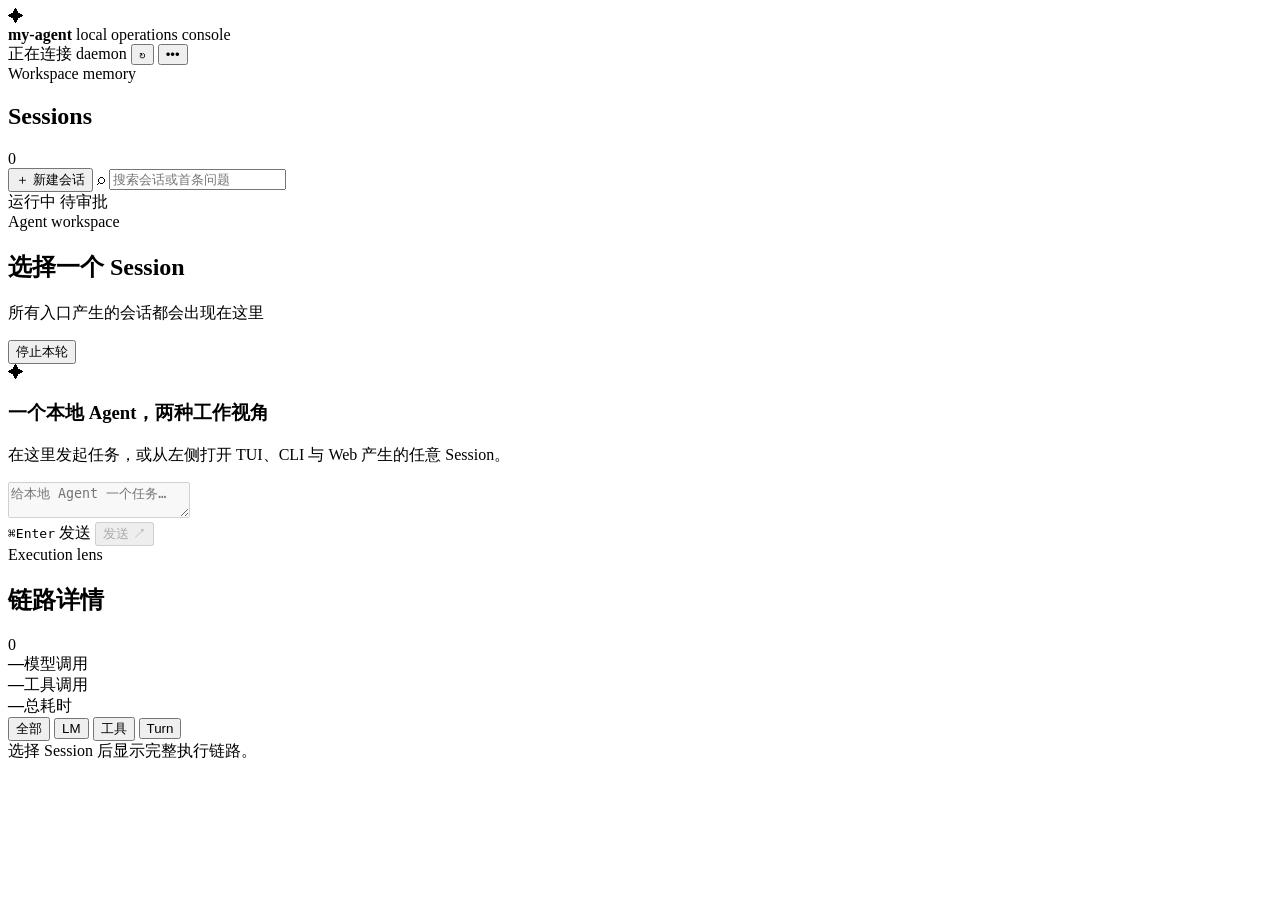
==== web/index.html @ 1da338bc "feat: add local agent web console and /web command" ====
<!doctype html>
<html lang="zh-CN">
  <head>
    <meta charset="utf-8" />
    <meta name="viewport" content="width=device-width, initial-scale=1" />
    <meta name="color-scheme" content="light" />
    <title>my-agent · 本地控制台</title>
    <link rel="stylesheet" href="/styles.css" />
  </head>
  <body>
    <div class="app-shell">
      <header class="topbar">
        <div class="brand">
          <span class="brand-mark">✦</span>
          <div>
            <strong>my-agent</strong>
            <span>local operations console</span>
          </div>
        </div>
        <div class="topbar-actions">
          <span id="connection" class="connection is-connecting"><i></i>正在连接 daemon</span>
          <button id="refresh" class="icon-button" type="button" title="刷新">↻</button>
          <button id="settings" class="icon-button" type="button" title="连接设置">•••</button>
        </div>
      </header>

      <main class="workspace-grid">
        <aside class="session-panel panel">
          <div class="panel-heading">
            <div>
              <span class="eyebrow">Workspace memory</span>
              <h1>Sessions</h1>
            </div>
            <span id="session-count" class="count">0</span>
          </div>
          <button id="new-session" class="primary-button" type="button">
            <span>＋</span> 新建会话
          </button>
          <label class="search-box">
            <span>⌕</span>
            <input id="session-search" type="search" placeholder="搜索会话或首条问题" />
          </label>
          <div class="session-legend">
            <span><i class="dot running"></i>运行中</span>
            <span><i class="dot waiting"></i>待审批</span>
          </div>
          <div id="session-list" class="session-list" aria-live="polite"></div>
        </aside>

        <section class="conversation-panel panel">
          <div class="conversation-heading">
            <div>
              <span class="eyebrow">Agent workspace</span>
              <h2 id="conversation-title">选择一个 Session</h2>
              <p id="conversation-meta">所有入口产生的会话都会出现在这里</p>
            </div>
            <button id="cancel-turn" class="quiet-button danger hidden" type="button">停止本轮</button>
          </div>
          <div id="transcript" class="transcript">
            <div class="empty-state">
              <span class="empty-orbit">✦</span>
              <h3>一个本地 Agent，两种工作视角</h3>
              <p>在这里发起任务，或从左侧打开 TUI、CLI 与 Web 产生的任意 Session。</p>
            </div>
          </div>
          <form id="composer" class="composer">
            <textarea id="prompt" rows="2" placeholder="给本地 Agent 一个任务…" disabled></textarea>
            <div class="composer-footer">
              <span><kbd>⌘</kbd><kbd>Enter</kbd> 发送</span>
              <button id="send" class="send-button" type="submit" disabled>发送 <span>↗</span></button>
            </div>
          </form>
        </section>

        <aside class="trace-panel panel">
          <div class="panel-heading trace-heading">
            <div>
              <span class="eyebrow">Execution lens</span>
              <h2>链路详情</h2>
            </div>
            <span id="trace-count" class="count">0</span>
          </div>
          <div id="trace-summary" class="trace-summary">
            <div><strong>—</strong><span>模型调用</span></div>
            <div><strong>—</strong><span>工具调用</span></div>
            <div><strong>—</strong><span>总耗时</span></div>
          </div>
          <div class="trace-filter" role="tablist">
            <button class="active" data-filter="all" type="button">全部</button>
            <button data-filter="model" type="button">LM</button>
            <button data-filter="tool" type="button">工具</button>
            <button data-filter="turn" type="button">Turn</button>
          </div>
          <div id="trace-list" class="trace-list">
            <div class="trace-empty">选择 Session 后显示完整执行链路。</div>
          </div>
        </aside>
      </main>
    </div>

    <dialog id="settings-dialog">
      <form method="dialog" class="settings-card">
        <div class="dialog-heading">
          <div>
            <span class="eyebrow">Connection</span>
            <h2>连接设置</h2>
          </div>
          <button class="icon-button" value="cancel" aria-label="关闭">×</button>
        </div>
        <label>
          API Token
          <input id="token" type="password" autocomplete="off" placeholder="仅非回环绑定时需要" />
        </label>
        <p>Token 只保存在当前浏览器的 localStorage，不会写入 Session。</p>
        <button id="reconnect" class="primary-button" value="cancel" type="button">保存并重新连接</button>
      </form>
    </dialog>

    <div id="toast" class="toast" role="status"></div>
    <script src="/app.js" defer></script>
  </body>
</html>
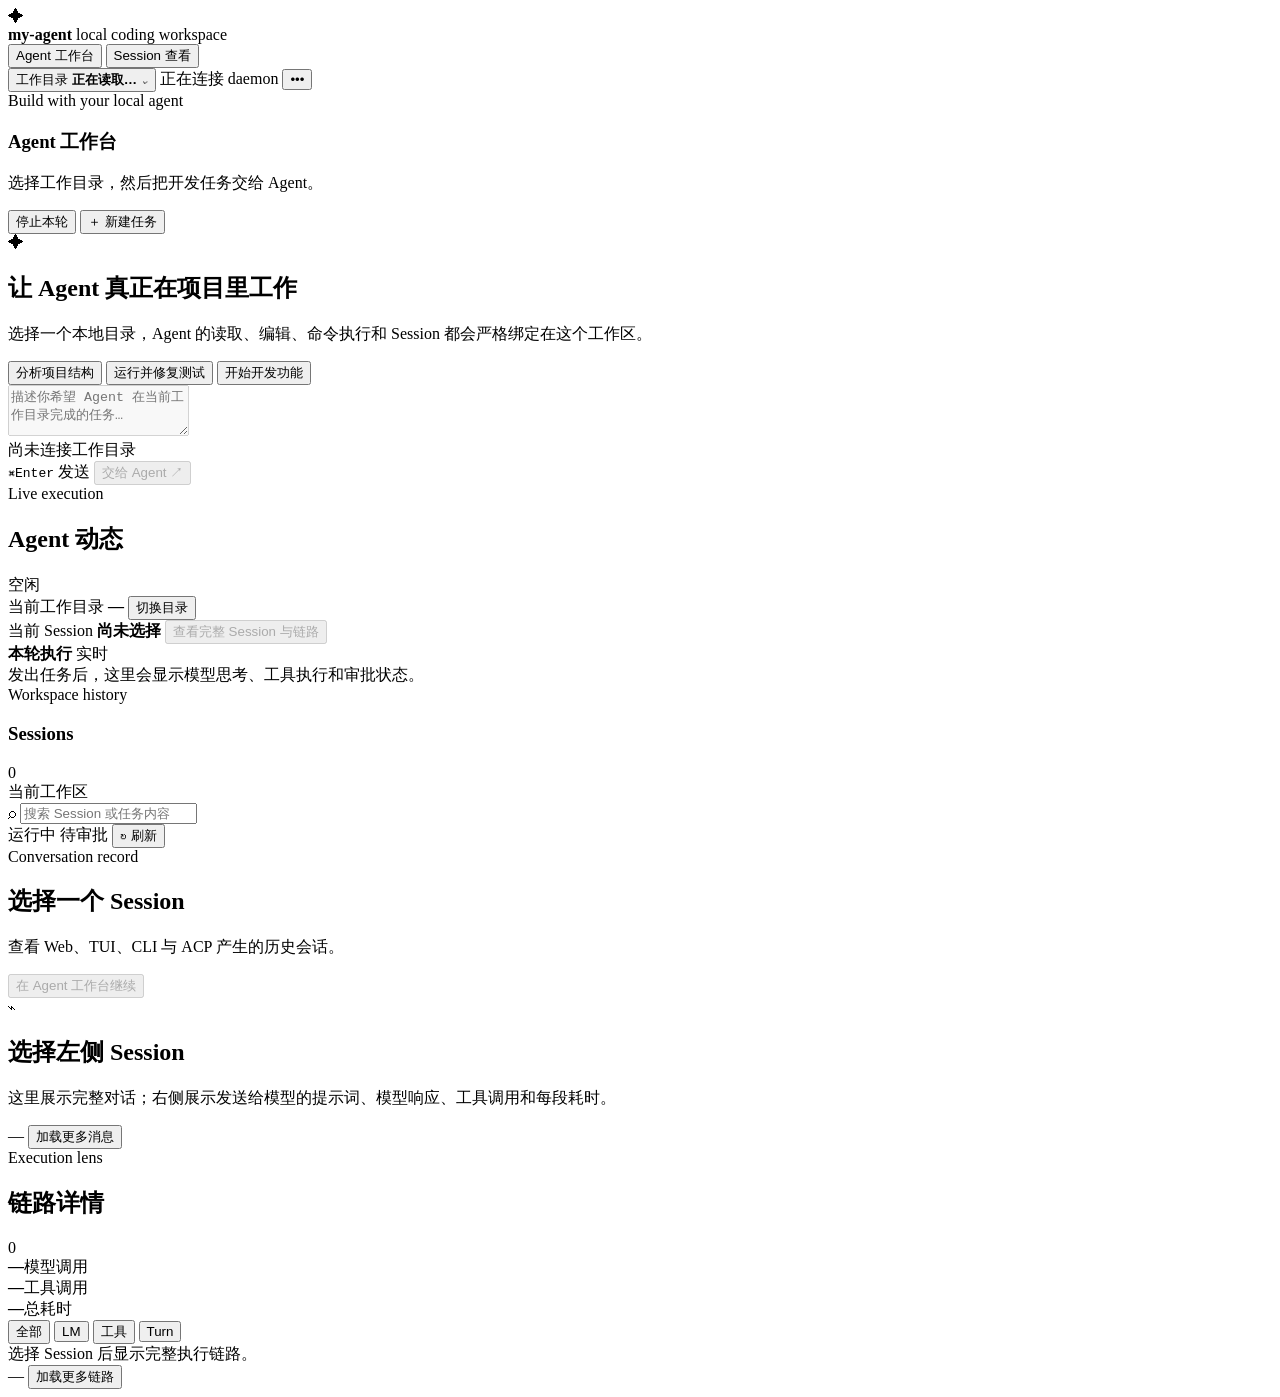
==== commit d4ec3080: "fix: paginate oversized web session logs" ====
--- a/web/index.html
+++ b/web/index.html
@@ -4,7 +4,7 @@
     <meta charset="utf-8" />
     <meta name="viewport" content="width=device-width, initial-scale=1" />
     <meta name="color-scheme" content="light" />
-    <title>my-agent · 本地控制台</title>
+    <title>my-agent · 本地工作台</title>
     <link rel="stylesheet" href="/styles.css" />
   </head>
   <body>
@@ -14,89 +14,202 @@
           <span class="brand-mark">✦</span>
           <div>
             <strong>my-agent</strong>
-            <span>local operations console</span>
-          </div>
-        </div>
+            <span>local coding workspace</span>
+          </div>
+        </div>
+
+        <nav class="primary-nav" aria-label="主要功能">
+          <button class="active" data-view="agent" type="button">Agent 工作台</button>
+          <button data-view="sessions" type="button">Session 查看</button>
+        </nav>
+
         <div class="topbar-actions">
-          <span id="connection" class="connection is-connecting"><i></i>正在连接 daemon</span>
-          <button id="refresh" class="icon-button" type="button" title="刷新">↻</button>
+          <button id="workspace-trigger" class="workspace-trigger" type="button" title="切换 Agent 工作目录">
+            <span>工作目录</span>
+            <strong id="workspace-label">正在读取…</strong>
+            <i>⌄</i>
+          </button>
+          <span id="connection" class="connection is-connecting"><i></i><span>正在连接 daemon</span></span>
           <button id="settings" class="icon-button" type="button" title="连接设置">•••</button>
         </div>
       </header>
 
-      <main class="workspace-grid">
-        <aside class="session-panel panel">
-          <div class="panel-heading">
-            <div>
-              <span class="eyebrow">Workspace memory</span>
-              <h1>Sessions</h1>
-            </div>
-            <span id="session-count" class="count">0</span>
-          </div>
-          <button id="new-session" class="primary-button" type="button">
-            <span>＋</span> 新建会话
-          </button>
-          <label class="search-box">
-            <span>⌕</span>
-            <input id="session-search" type="search" placeholder="搜索会话或首条问题" />
-          </label>
-          <div class="session-legend">
-            <span><i class="dot running"></i>运行中</span>
-            <span><i class="dot waiting"></i>待审批</span>
-          </div>
-          <div id="session-list" class="session-list" aria-live="polite"></div>
-        </aside>
-
-        <section class="conversation-panel panel">
-          <div class="conversation-heading">
-            <div>
-              <span class="eyebrow">Agent workspace</span>
-              <h2 id="conversation-title">选择一个 Session</h2>
-              <p id="conversation-meta">所有入口产生的会话都会出现在这里</p>
-            </div>
-            <button id="cancel-turn" class="quiet-button danger hidden" type="button">停止本轮</button>
-          </div>
-          <div id="transcript" class="transcript">
-            <div class="empty-state">
-              <span class="empty-orbit">✦</span>
-              <h3>一个本地 Agent，两种工作视角</h3>
-              <p>在这里发起任务，或从左侧打开 TUI、CLI 与 Web 产生的任意 Session。</p>
-            </div>
-          </div>
-          <form id="composer" class="composer">
-            <textarea id="prompt" rows="2" placeholder="给本地 Agent 一个任务…" disabled></textarea>
-            <div class="composer-footer">
-              <span><kbd>⌘</kbd><kbd>Enter</kbd> 发送</span>
-              <button id="send" class="send-button" type="submit" disabled>发送 <span>↗</span></button>
-            </div>
-          </form>
+      <main>
+        <section id="agent-view" class="view is-active" aria-labelledby="agent-page-title">
+          <div class="agent-layout">
+            <section class="conversation-panel panel">
+              <div class="conversation-heading">
+                <div>
+                  <span class="eyebrow">Build with your local agent</span>
+                  <h1 id="agent-page-title">Agent 工作台</h1>
+                  <p id="agent-meta">选择工作目录，然后把开发任务交给 Agent。</p>
+                </div>
+                <div class="heading-actions">
+                  <button id="cancel-turn" class="quiet-button danger hidden" type="button">停止本轮</button>
+                  <button id="new-agent-session" class="primary-button compact" type="button">＋ 新建任务</button>
+                </div>
+              </div>
+
+              <div id="agent-transcript" class="transcript">
+                <div class="empty-state agent-empty">
+                  <span class="empty-orbit">✦</span>
+                  <h2>让 Agent 真正在项目里工作</h2>
+                  <p>选择一个本地目录，Agent 的读取、编辑、命令执行和 Session 都会严格绑定在这个工作区。</p>
+                  <div class="starter-grid">
+                    <button type="button" data-starter="分析这个项目的结构，并告诉我最值得优先改进的三个地方。">分析项目结构</button>
+                    <button type="button" data-starter="运行项目测试，定位失败原因并修复。">运行并修复测试</button>
+                    <button type="button" data-starter="阅读当前项目，帮我实现一个合理的小功能并完成验证。">开始开发功能</button>
+                  </div>
+                </div>
+              </div>
+
+              <form id="composer" class="composer">
+                <textarea id="prompt" rows="3" placeholder="描述你希望 Agent 在当前工作目录完成的任务…" disabled></textarea>
+                <div class="composer-footer">
+                  <div class="composer-context">
+                    <span class="context-dot"></span>
+                    <span id="composer-workspace">尚未连接工作目录</span>
+                  </div>
+                  <div class="composer-actions">
+                    <span><kbd>⌘</kbd><kbd>Enter</kbd> 发送</span>
+                    <button id="send" class="send-button" type="submit" disabled>交给 Agent <span>↗</span></button>
+                  </div>
+                </div>
+              </form>
+            </section>
+
+            <aside class="activity-panel panel">
+              <div class="panel-heading">
+                <div>
+                  <span class="eyebrow">Live execution</span>
+                  <h2>Agent 动态</h2>
+                </div>
+                <span id="agent-status" class="status-pill">空闲</span>
+              </div>
+              <div class="workspace-card">
+                <span>当前工作目录</span>
+                <strong id="workspace-path">—</strong>
+                <button id="change-workspace" type="button">切换目录</button>
+              </div>
+              <div class="task-card">
+                <span>当前 Session</span>
+                <strong id="agent-session-id">尚未选择</strong>
+                <button id="inspect-current" type="button" disabled>查看完整 Session 与链路</button>
+              </div>
+              <div class="activity-heading">
+                <strong>本轮执行</strong>
+                <span>实时</span>
+              </div>
+              <div id="activity-list" class="activity-list" aria-live="polite">
+                <div class="activity-empty">发出任务后，这里会显示模型思考、工具执行和审批状态。</div>
+              </div>
+            </aside>
+          </div>
         </section>
 
-        <aside class="trace-panel panel">
-          <div class="panel-heading trace-heading">
-            <div>
-              <span class="eyebrow">Execution lens</span>
-              <h2>链路详情</h2>
-            </div>
-            <span id="trace-count" class="count">0</span>
-          </div>
-          <div id="trace-summary" class="trace-summary">
-            <div><strong>—</strong><span>模型调用</span></div>
-            <div><strong>—</strong><span>工具调用</span></div>
-            <div><strong>—</strong><span>总耗时</span></div>
-          </div>
-          <div class="trace-filter" role="tablist">
-            <button class="active" data-filter="all" type="button">全部</button>
-            <button data-filter="model" type="button">LM</button>
-            <button data-filter="tool" type="button">工具</button>
-            <button data-filter="turn" type="button">Turn</button>
-          </div>
-          <div id="trace-list" class="trace-list">
-            <div class="trace-empty">选择 Session 后显示完整执行链路。</div>
-          </div>
-        </aside>
+        <section id="sessions-view" class="view" aria-labelledby="sessions-page-title">
+          <div class="session-layout">
+            <aside class="session-panel panel">
+              <div class="panel-heading">
+                <div>
+                  <span class="eyebrow">Workspace history</span>
+                  <h1 id="sessions-page-title">Sessions</h1>
+                </div>
+                <span id="session-count" class="count">0</span>
+              </div>
+              <div class="session-workspace" id="session-workspace">当前工作区</div>
+              <label class="search-box">
+                <span>⌕</span>
+                <input id="session-search" type="search" placeholder="搜索 Session 或任务内容" />
+              </label>
+              <div class="session-toolbar">
+                <span><i class="dot running"></i>运行中</span>
+                <span><i class="dot waiting"></i>待审批</span>
+                <button id="refresh" type="button">↻ 刷新</button>
+              </div>
+              <div id="session-list" class="session-list" aria-live="polite"></div>
+            </aside>
+
+            <section class="session-detail panel">
+              <div class="conversation-heading">
+                <div>
+                  <span class="eyebrow">Conversation record</span>
+                  <h2 id="session-title">选择一个 Session</h2>
+                  <p id="session-meta">查看 Web、TUI、CLI 与 ACP 产生的历史会话。</p>
+                </div>
+                <button id="continue-session" class="primary-button compact" type="button" disabled>在 Agent 工作台继续</button>
+              </div>
+              <div id="session-transcript" class="transcript readonly-transcript">
+                <div class="empty-state">
+                  <span class="empty-orbit">⌁</span>
+                  <h2>选择左侧 Session</h2>
+                  <p>这里展示完整对话；右侧展示发送给模型的提示词、模型响应、工具调用和每段耗时。</p>
+                </div>
+              </div>
+              <div id="message-pager" class="session-pager hidden">
+                <span id="message-progress">—</span>
+                <button id="load-more-messages" class="quiet-button compact" type="button">加载更多消息</button>
+              </div>
+            </section>
+
+            <aside class="trace-panel panel">
+              <div class="panel-heading trace-heading">
+                <div>
+                  <span class="eyebrow">Execution lens</span>
+                  <h2>链路详情</h2>
+                </div>
+                <span id="trace-count" class="count">0</span>
+              </div>
+              <div id="trace-summary" class="trace-summary">
+                <div><strong>—</strong><span>模型调用</span></div>
+                <div><strong>—</strong><span>工具调用</span></div>
+                <div><strong>—</strong><span>总耗时</span></div>
+              </div>
+              <div class="trace-filter" role="tablist">
+                <button class="active" data-filter="all" type="button">全部</button>
+                <button data-filter="model" type="button">LM</button>
+                <button data-filter="tool" type="button">工具</button>
+                <button data-filter="turn" type="button">Turn</button>
+              </div>
+              <div id="trace-list" class="trace-list">
+                <div class="trace-empty">选择 Session 后显示完整执行链路。</div>
+              </div>
+              <div id="trace-pager" class="session-pager hidden">
+                <span id="trace-progress">—</span>
+                <button id="load-more-traces" class="quiet-button compact" type="button">加载更多链路</button>
+              </div>
+            </aside>
+          </div>
+        </section>
       </main>
     </div>
+
+    <dialog id="workspace-dialog" class="wide-dialog">
+      <form method="dialog" class="settings-card workspace-picker">
+        <div class="dialog-heading">
+          <div>
+            <span class="eyebrow">Agent working directory</span>
+            <h2>选择工作目录</h2>
+          </div>
+          <button class="icon-button" value="cancel" aria-label="关闭">×</button>
+        </div>
+        <p>每个目录使用独立 daemon、Session 与安全边界。Agent 只能在所选工作目录范围内开发。</p>
+        <div class="path-entry">
+          <input id="browse-path" type="text" autocomplete="off" aria-label="工作目录绝对路径" />
+          <button id="browse-go" class="quiet-button" type="button">打开</button>
+        </div>
+        <div id="workspace-favorites" class="workspace-favorites"></div>
+        <div class="browser-heading">
+          <button id="browse-parent" class="quiet-button" type="button">↑ 上一级</button>
+          <span id="browse-current">—</span>
+        </div>
+        <div id="directory-list" class="directory-list" aria-live="polite"></div>
+        <div class="dialog-actions">
+          <button class="quiet-button" value="cancel">取消</button>
+          <button id="select-workspace" class="primary-button compact" type="button">选择当前目录</button>
+        </div>
+      </form>
+    </dialog>
 
     <dialog id="settings-dialog">
       <form method="dialog" class="settings-card">
@@ -112,7 +225,7 @@
           <input id="token" type="password" autocomplete="off" placeholder="仅非回环绑定时需要" />
         </label>
         <p>Token 只保存在当前浏览器的 localStorage，不会写入 Session。</p>
-        <button id="reconnect" class="primary-button" value="cancel" type="button">保存并重新连接</button>
+        <button id="reconnect" class="primary-button compact full-width" value="cancel" type="button">保存并重新连接</button>
       </form>
     </dialog>
 
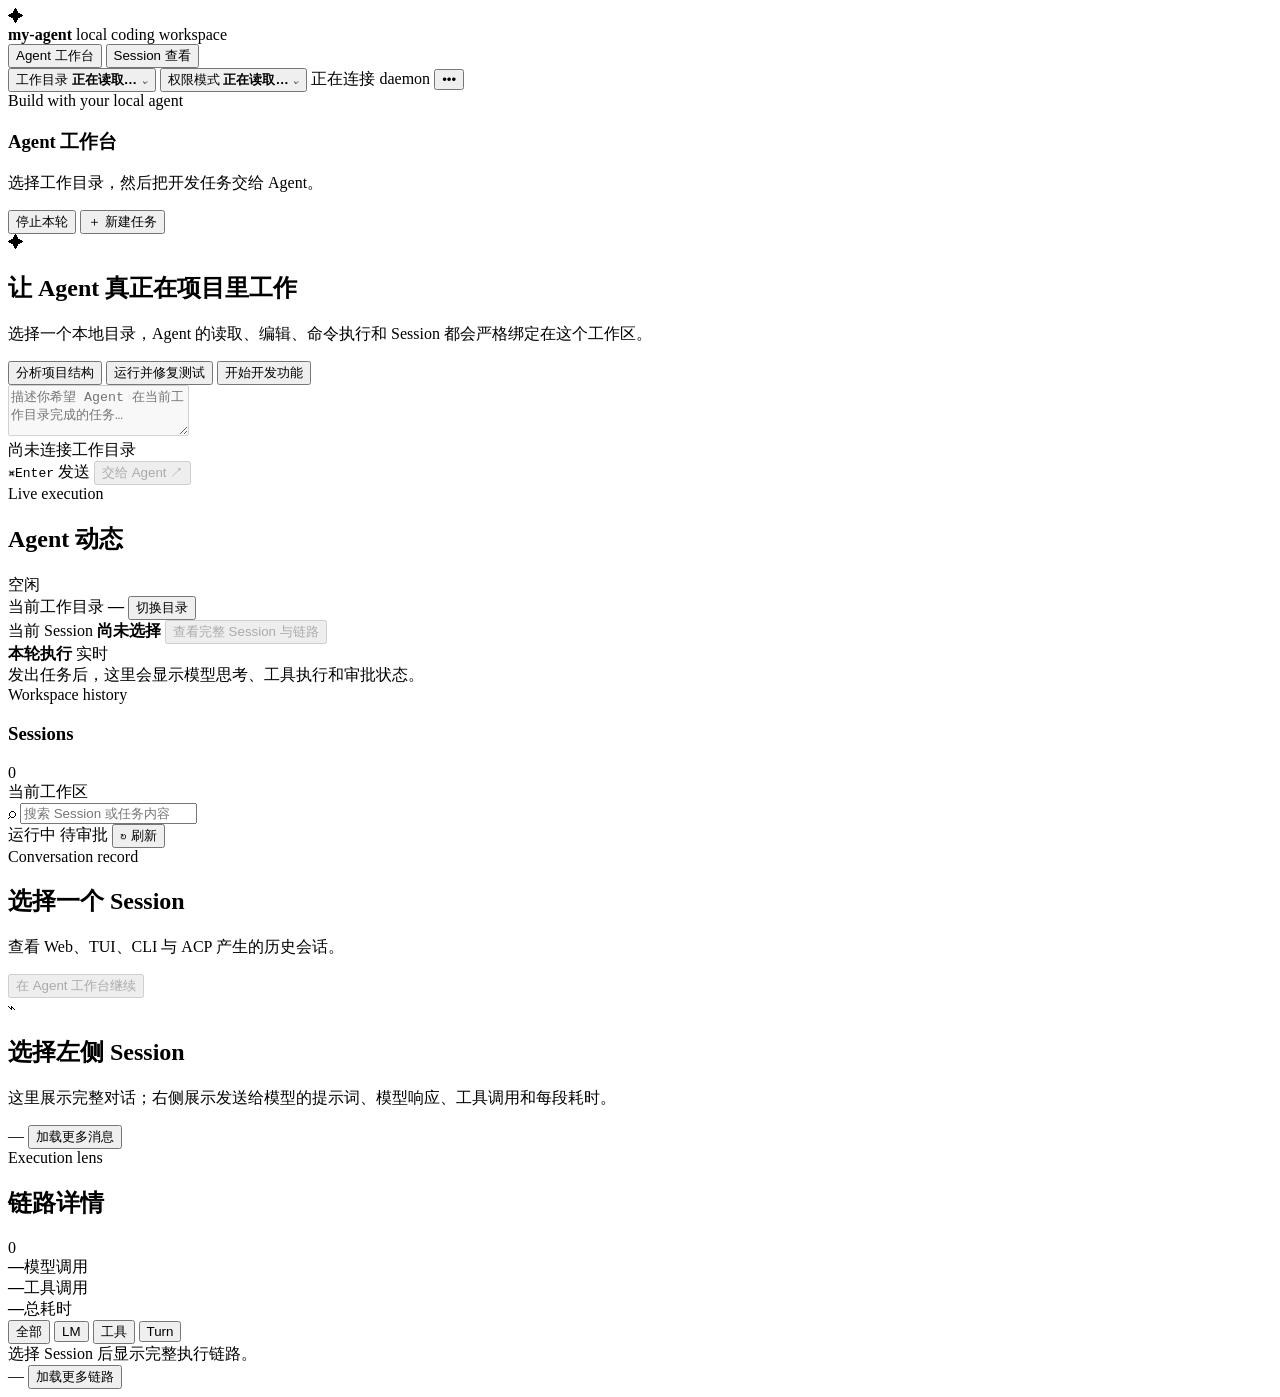
==== commit dc01a3a7: "feat: add shared agent permission modes" ====
--- a/web/index.html
+++ b/web/index.html
@@ -29,6 +29,11 @@
             <strong id="workspace-label">正在读取…</strong>
             <i>⌄</i>
           </button>
+          <button id="permission-trigger" class="permission-trigger" type="button" title="切换 Agent 权限模式">
+            <span>权限模式</span>
+            <strong id="permission-label">正在读取…</strong>
+            <i>⌄</i>
+          </button>
           <span id="connection" class="connection is-connecting"><i></i><span>正在连接 daemon</span></span>
           <button id="settings" class="icon-button" type="button" title="连接设置">•••</button>
         </div>
@@ -211,6 +216,40 @@
       </form>
     </dialog>
 
+    <dialog id="permissions-dialog" class="wide-dialog">
+      <form method="dialog" class="settings-card permissions-picker">
+        <div class="dialog-heading">
+          <div>
+            <span class="eyebrow">Agent permission mode</span>
+            <h2>权限模式</h2>
+          </div>
+          <button class="icon-button" value="cancel" aria-label="关闭">×</button>
+        </div>
+        <p>权限模式作用于当前工作目录的 Agent、工具和 MCP。切换后 Web 与 TUI 立即共享。</p>
+        <div id="permission-options" class="permission-options">
+          <button type="button" class="permission-option" data-permission-mode="request_approval">
+            <span class="permission-icon">♧</span>
+            <span><strong>请求批准</strong><small>编辑文件或使用互联网时始终询问</small></span>
+            <i>✓</i>
+          </button>
+          <button type="button" class="permission-option" data-permission-mode="risk_approval">
+            <span class="permission-icon">⌁</span>
+            <span><strong>帮我批准</strong><small>仅对检测到的风险操作询问</small></span>
+            <i>✓</i>
+          </button>
+          <button type="button" class="permission-option" data-permission-mode="full_access">
+            <span class="permission-icon">!</span>
+            <span><strong>完全访问权限</strong><small>可不受限制地访问互联网和你电脑上的任何文件</small></span>
+            <i>✓</i>
+          </button>
+        </div>
+        <p class="permission-note">为避免不可恢复的系统破坏，灾难性命令仍会被硬拦截。</p>
+        <div class="dialog-actions">
+          <button class="quiet-button" value="cancel">关闭</button>
+        </div>
+      </form>
+    </dialog>
+
     <dialog id="settings-dialog">
       <form method="dialog" class="settings-card">
         <div class="dialog-heading">
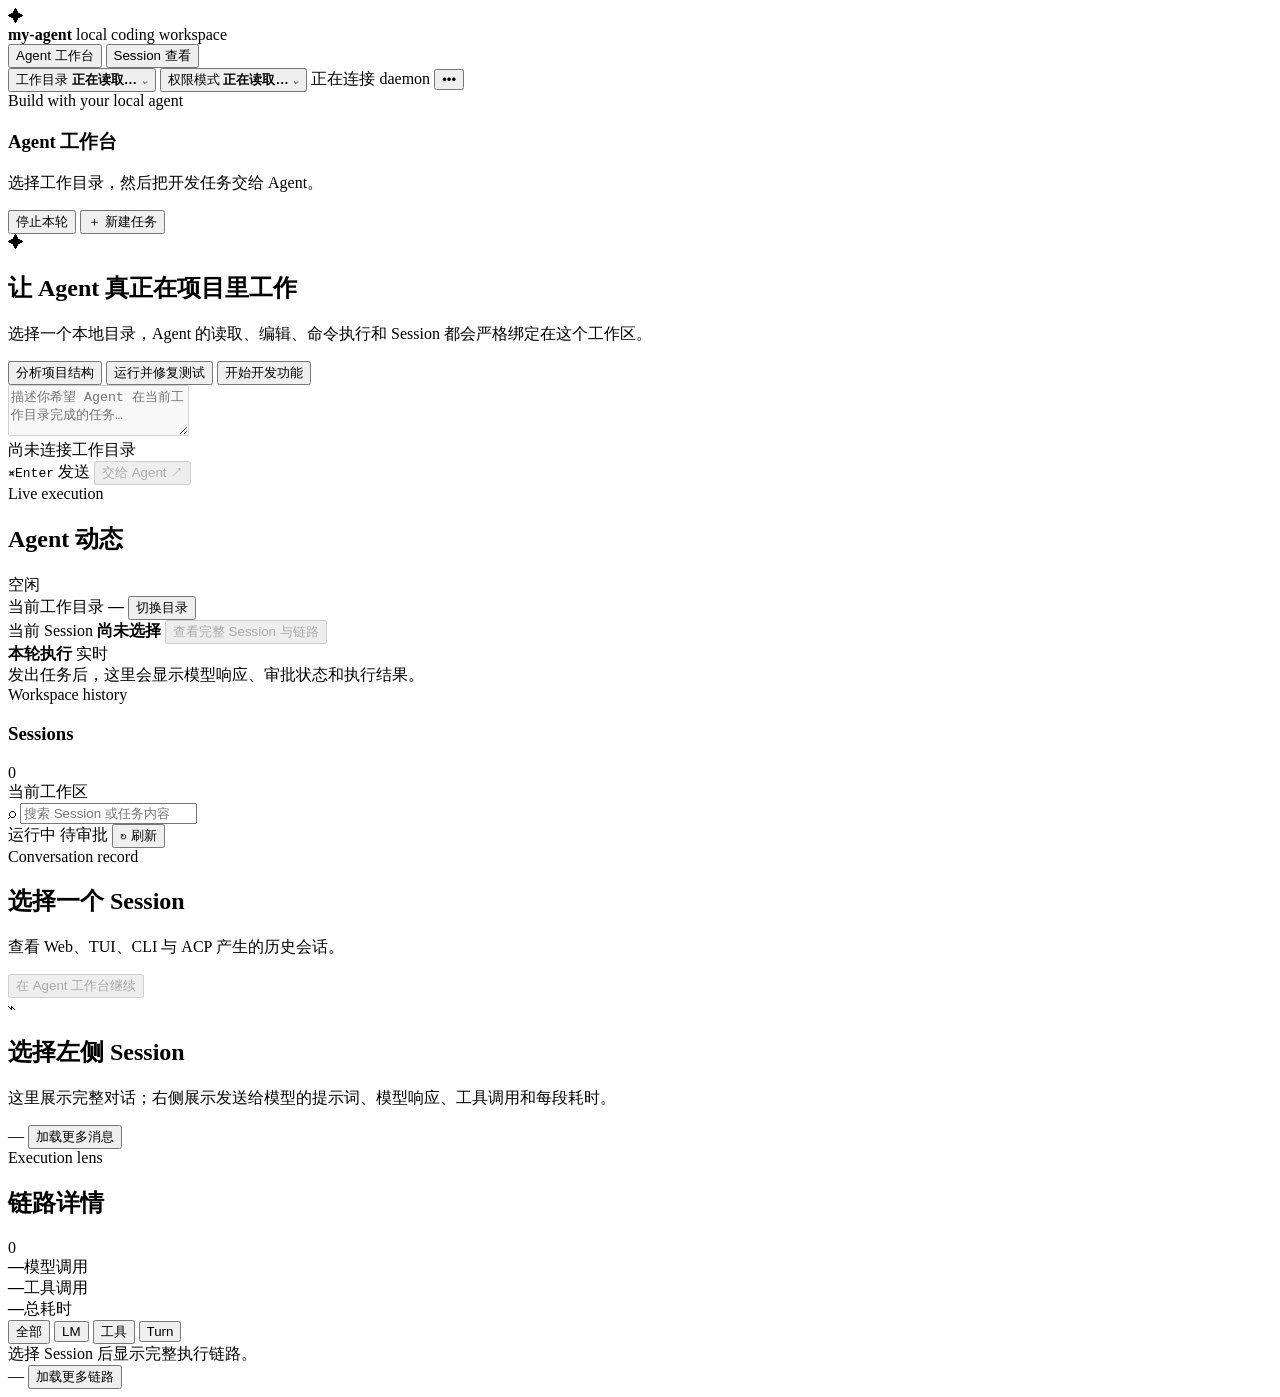
==== commit d5619ffa: "feat: improve web streaming markdown rendering" ====
--- a/web/index.html
+++ b/web/index.html
@@ -55,7 +55,7 @@
                 </div>
               </div>
 
-              <div id="agent-transcript" class="transcript">
+              <div id="agent-transcript" class="transcript" aria-live="polite" aria-relevant="additions text">
                 <div class="empty-state agent-empty">
                   <span class="empty-orbit">✦</span>
                   <h2>让 Agent 真正在项目里工作</h2>
@@ -106,7 +106,7 @@
                 <span>实时</span>
               </div>
               <div id="activity-list" class="activity-list" aria-live="polite">
-                <div class="activity-empty">发出任务后，这里会显示模型思考、工具执行和审批状态。</div>
+                <div class="activity-empty">发出任务后，这里会显示模型响应、审批状态和执行结果。</div>
               </div>
             </aside>
           </div>
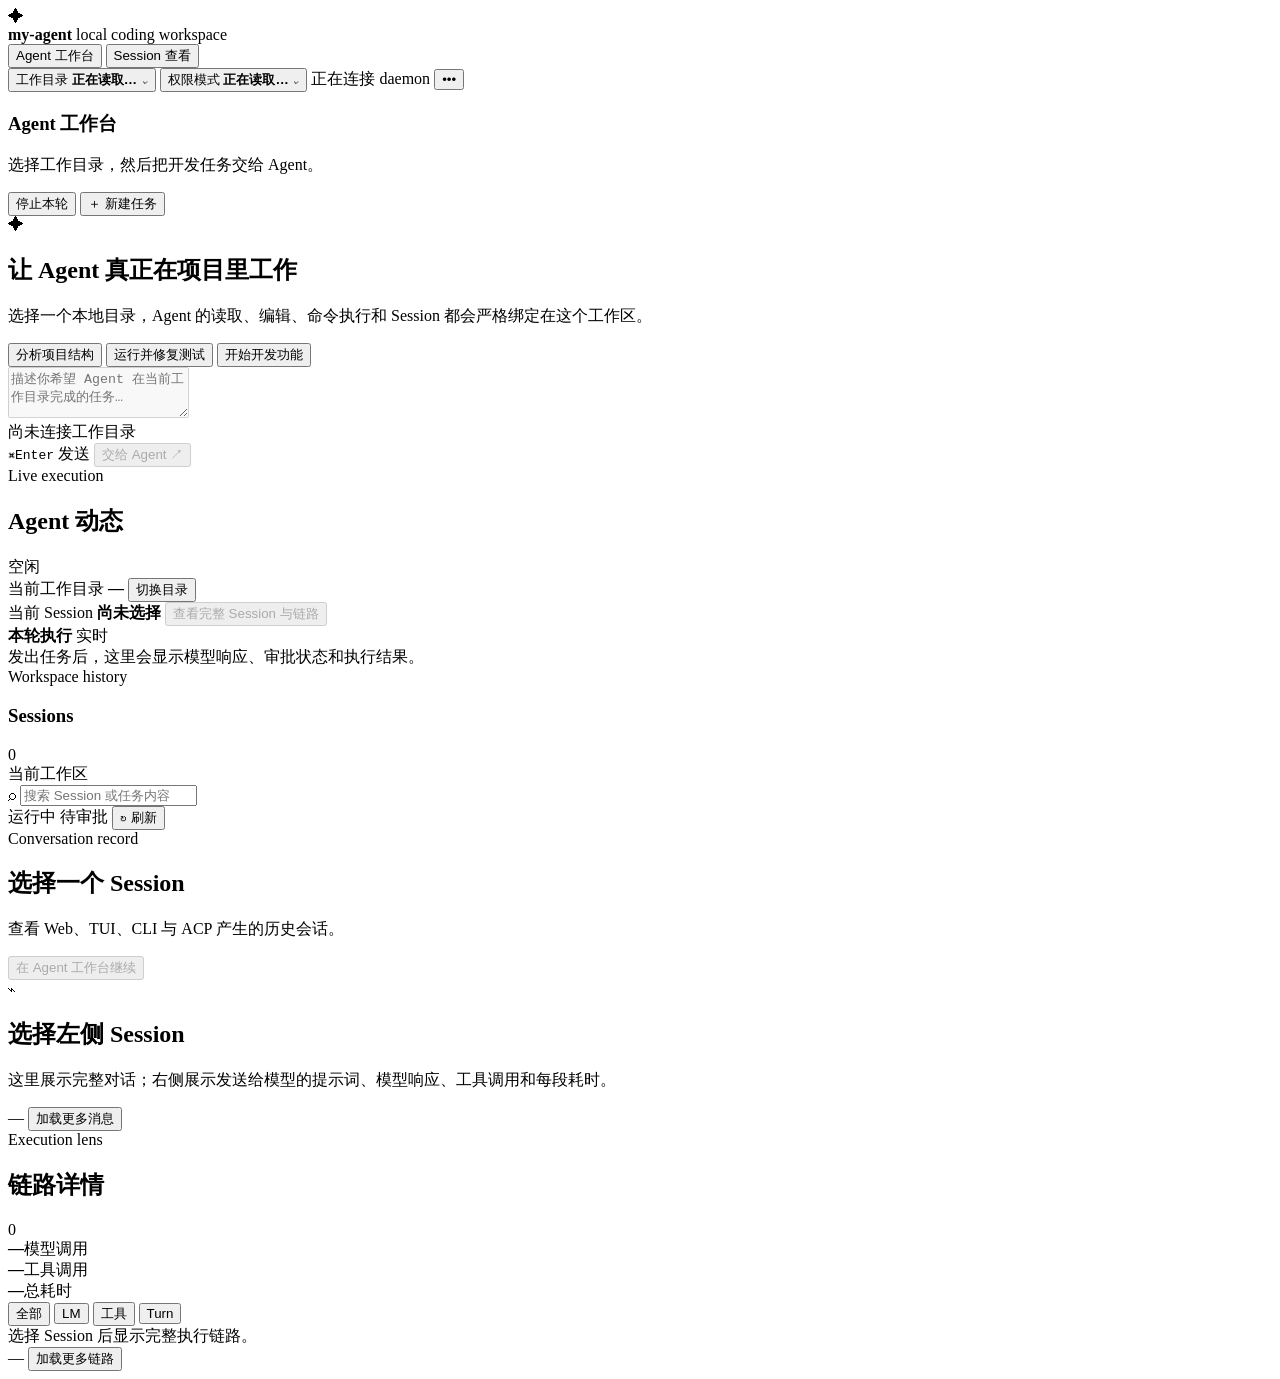
==== commit fb91cedb: "feat: widen web agent conversation layout" ====
--- a/web/index.html
+++ b/web/index.html
@@ -45,7 +45,6 @@
             <section class="conversation-panel panel">
               <div class="conversation-heading">
                 <div>
-                  <span class="eyebrow">Build with your local agent</span>
                   <h1 id="agent-page-title">Agent 工作台</h1>
                   <p id="agent-meta">选择工作目录，然后把开发任务交给 Agent。</p>
                 </div>
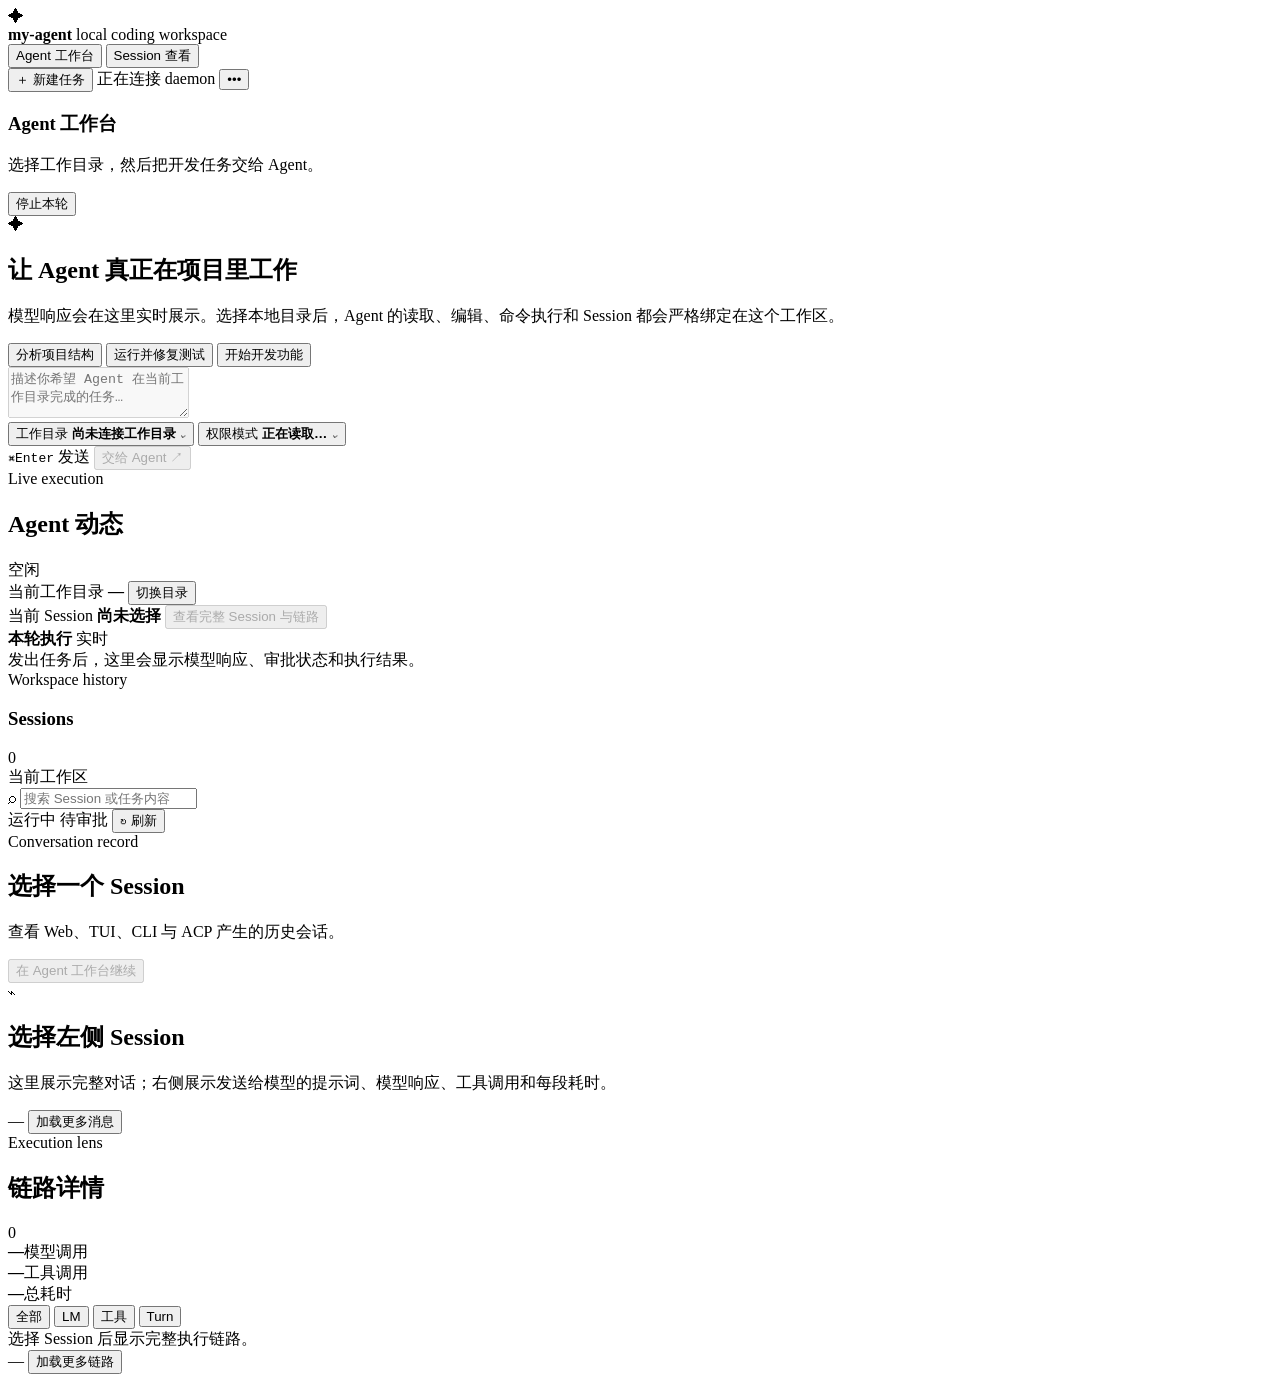
==== commit 7710580d: "feat: align web workspace controls with annotated layout" ====
--- a/web/index.html
+++ b/web/index.html
@@ -24,16 +24,7 @@
         </nav>
 
         <div class="topbar-actions">
-          <button id="workspace-trigger" class="workspace-trigger" type="button" title="切换 Agent 工作目录">
-            <span>工作目录</span>
-            <strong id="workspace-label">正在读取…</strong>
-            <i>⌄</i>
-          </button>
-          <button id="permission-trigger" class="permission-trigger" type="button" title="切换 Agent 权限模式">
-            <span>权限模式</span>
-            <strong id="permission-label">正在读取…</strong>
-            <i>⌄</i>
-          </button>
+          <button id="new-agent-session" class="primary-button compact topbar-new-task" type="button">＋ 新建任务</button>
           <span id="connection" class="connection is-connecting"><i></i><span>正在连接 daemon</span></span>
           <button id="settings" class="icon-button" type="button" title="连接设置">•••</button>
         </div>
@@ -50,15 +41,14 @@
                 </div>
                 <div class="heading-actions">
                   <button id="cancel-turn" class="quiet-button danger hidden" type="button">停止本轮</button>
-                  <button id="new-agent-session" class="primary-button compact" type="button">＋ 新建任务</button>
-                </div>
-              </div>
-
-              <div id="agent-transcript" class="transcript" aria-live="polite" aria-relevant="additions text">
+                </div>
+              </div>
+
+              <div id="agent-transcript" class="transcript" aria-label="模型响应区域" aria-live="polite" aria-relevant="additions text">
                 <div class="empty-state agent-empty">
                   <span class="empty-orbit">✦</span>
                   <h2>让 Agent 真正在项目里工作</h2>
-                  <p>选择一个本地目录，Agent 的读取、编辑、命令执行和 Session 都会严格绑定在这个工作区。</p>
+                  <p>模型响应会在这里实时展示。选择本地目录后，Agent 的读取、编辑、命令执行和 Session 都会严格绑定在这个工作区。</p>
                   <div class="starter-grid">
                     <button type="button" data-starter="分析这个项目的结构，并告诉我最值得优先改进的三个地方。">分析项目结构</button>
                     <button type="button" data-starter="运行项目测试，定位失败原因并修复。">运行并修复测试</button>
@@ -71,8 +61,16 @@
                 <textarea id="prompt" rows="3" placeholder="描述你希望 Agent 在当前工作目录完成的任务…" disabled></textarea>
                 <div class="composer-footer">
                   <div class="composer-context">
-                    <span class="context-dot"></span>
-                    <span id="composer-workspace">尚未连接工作目录</span>
+                    <button id="workspace-trigger" class="workspace-trigger" type="button" title="切换 Agent 工作目录">
+                      <span>工作目录</span>
+                      <strong id="workspace-label">尚未连接工作目录</strong>
+                      <i>⌄</i>
+                    </button>
+                    <button id="permission-trigger" class="permission-trigger" type="button" title="切换 Agent 权限模式">
+                      <span>权限模式</span>
+                      <strong id="permission-label">正在读取…</strong>
+                      <i>⌄</i>
+                    </button>
                   </div>
                   <div class="composer-actions">
                     <span><kbd>⌘</kbd><kbd>Enter</kbd> 发送</span>
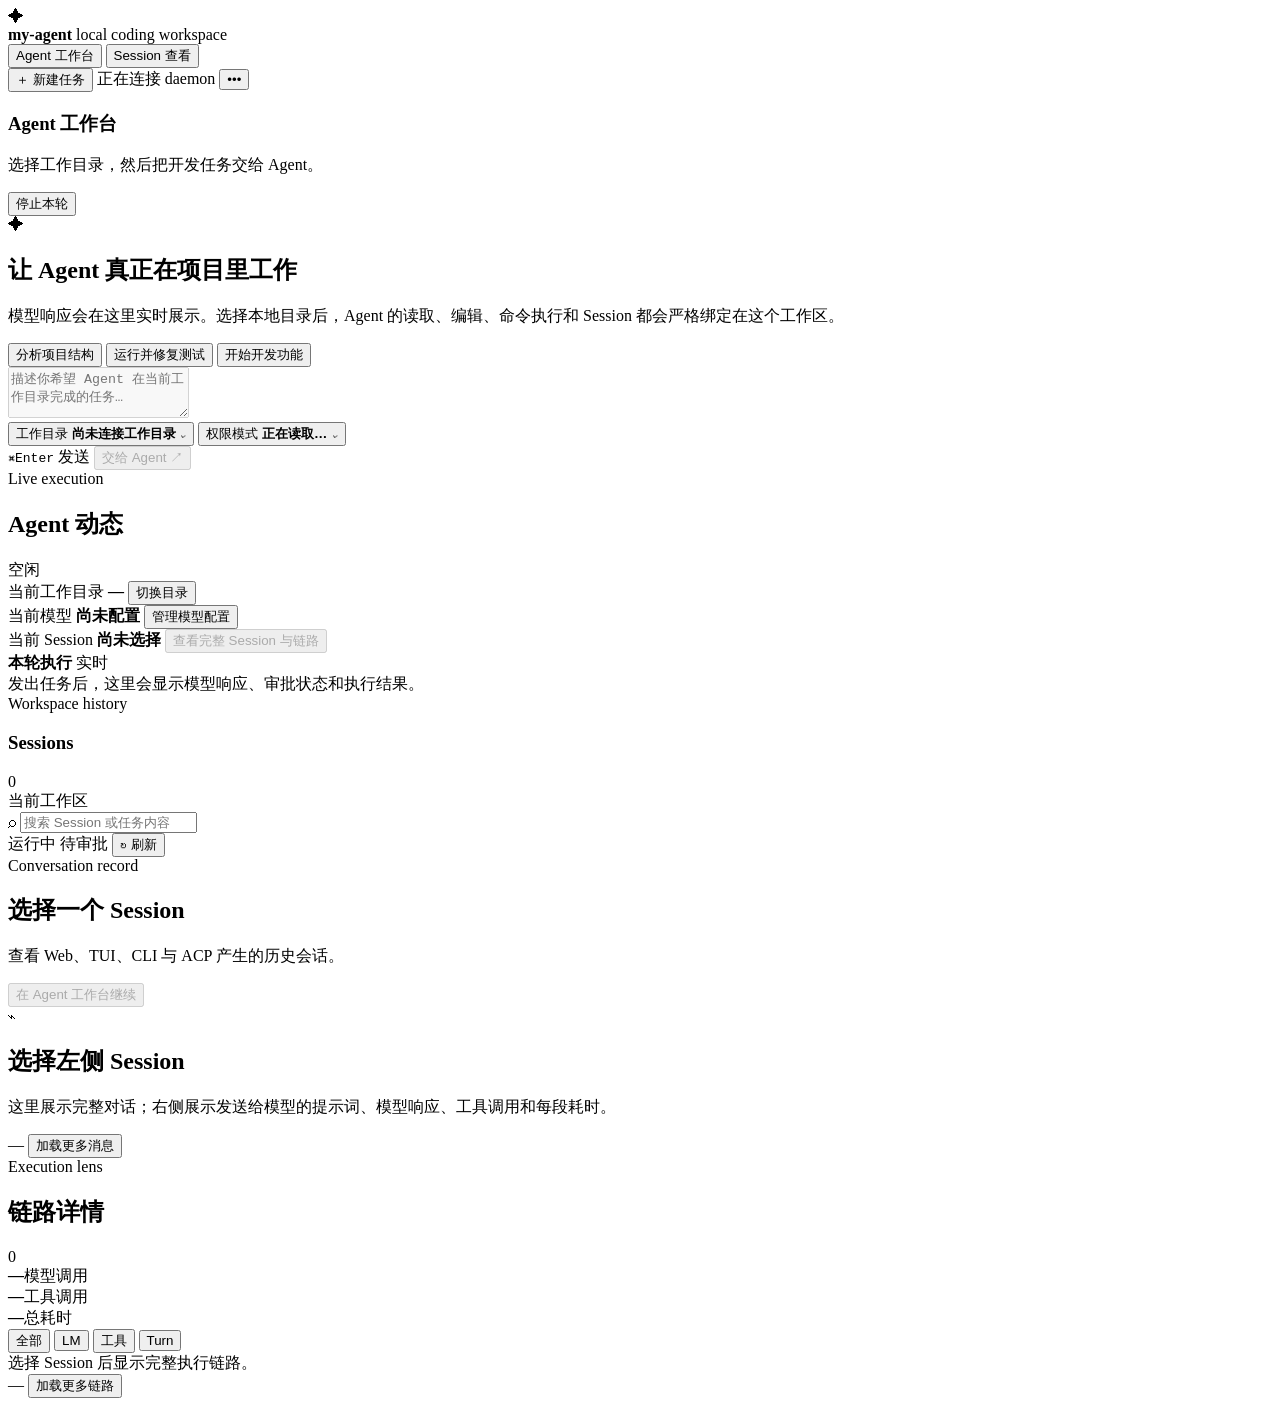
==== commit dd0ea490: "feat: add global model configuration and switching" ====
--- a/web/index.html
+++ b/web/index.html
@@ -93,6 +93,11 @@
                 <strong id="workspace-path">—</strong>
                 <button id="change-workspace" type="button">切换目录</button>
               </div>
+              <div class="workspace-card model-status-card">
+                <span>当前模型</span>
+                <strong id="active-model">尚未配置</strong>
+                <button id="open-model-settings" type="button">管理模型配置</button>
+              </div>
               <div class="task-card">
                 <span>当前 Session</span>
                 <strong id="agent-session-id">尚未选择</strong>
@@ -261,6 +266,36 @@
           <input id="token" type="password" autocomplete="off" placeholder="仅非回环绑定时需要" />
         </label>
         <p>Token 只保存在当前浏览器的 localStorage，不会写入 Session。</p>
+        <div class="settings-divider"></div>
+        <div class="model-settings-heading">
+          <div>
+            <h3>模型配置</h3>
+            <p>保存一次后，所有终端和工作区都可以复用。API key 只写入本机私有配置文件。</p>
+          </div>
+          <button id="refresh-models" class="quiet-button" type="button">刷新</button>
+        </div>
+        <div id="model-profile-list" class="model-profile-list">
+          <div class="directory-empty">正在读取模型配置…</div>
+        </div>
+        <div class="model-editor">
+          <div class="model-editor-grid">
+            <label>配置名称<input id="model-profile-name" type="text" placeholder="例如：DeepSeek 开发" /></label>
+            <label>配置 ID<input id="model-profile-id" type="text" placeholder="留空自动生成" /></label>
+            <label>AI 厂商
+              <select id="model-api-type">
+                <option value="openai-chat">OpenAI 兼容</option>
+                <option value="anthropic-messages">Anthropic Messages</option>
+                <option value="ollama">Ollama 本地模型</option>
+              </select>
+            </label>
+            <label>模型名称<input id="model-name" type="text" placeholder="deepseek-chat / qwen3" /></label>
+            <label class="model-editor-wide">服务地址<input id="model-base-url" type="url" placeholder="https://api.deepseek.com" /></label>
+            <label class="model-editor-wide">API key<input id="model-api-key" type="password" autocomplete="new-password" placeholder="留空表示保留已保存的 key" /></label>
+          </div>
+          <label class="model-activate"><input id="model-activate" type="checkbox" checked /> 保存后立即使用此模型</label>
+          <button id="save-model" class="primary-button compact full-width" type="button">保存模型配置</button>
+          <small id="model-config-path" class="model-config-path"></small>
+        </div>
         <button id="reconnect" class="primary-button compact full-width" value="cancel" type="button">保存并重新连接</button>
       </form>
     </dialog>
